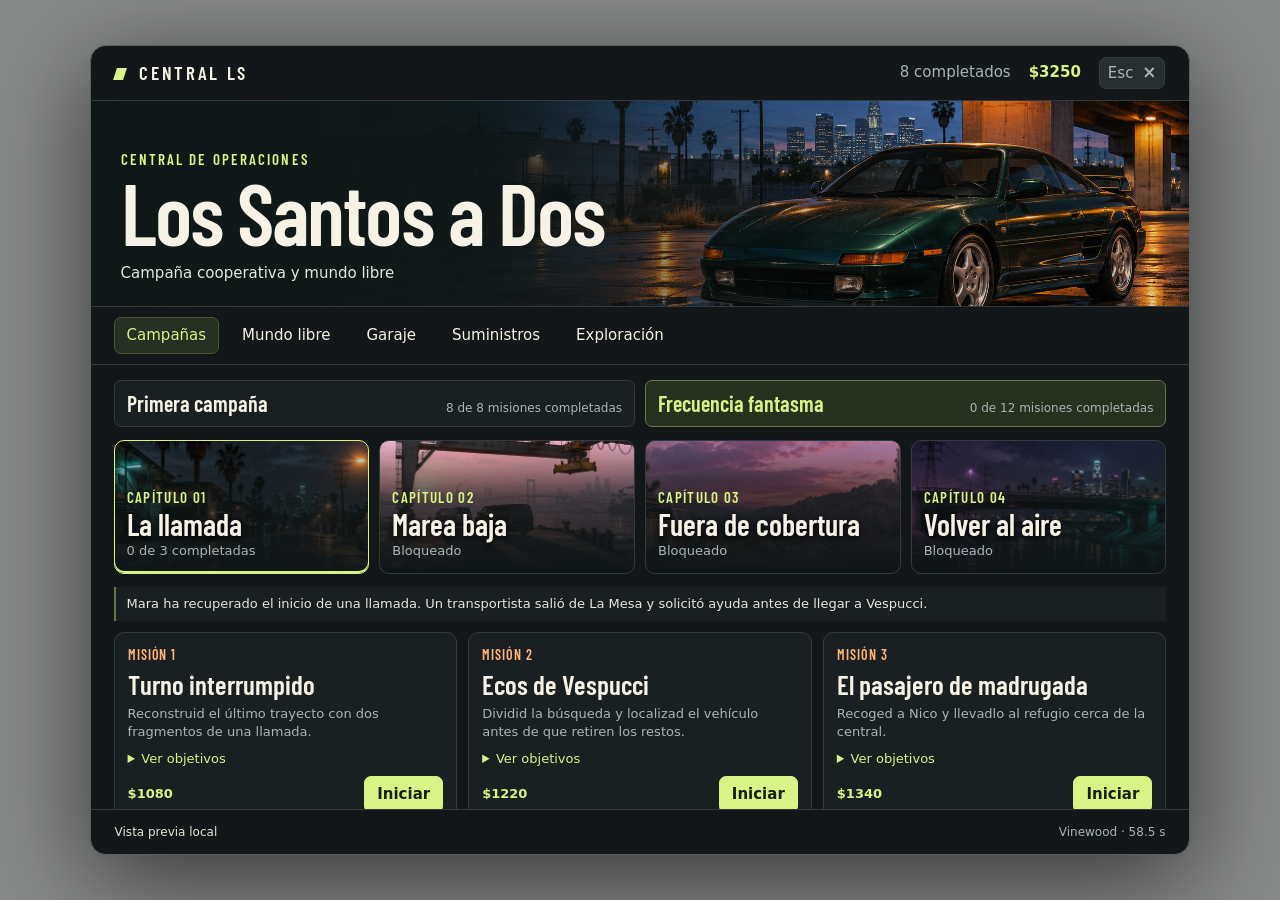
==== servidor/resources/duo/ui/index.html @ 9a95527f "Initial commit" ====
<!doctype html>
<html lang="es">
<head>
  <meta charset="utf-8">
  <meta name="viewport" content="width=device-width,initial-scale=1">
  <title>Los Santos a Dos</title>
  <link rel="stylesheet" href="estilo.css">
  <script defer src="../contratos.js"></script>
  <script defer src="../expansion.js"></script>
  <script defer src="../campana.js"></script>
  <script defer src="../frecuencia.js"></script>
  <script defer src="panel.js"></script>
</head>
<body>
  <main id="app" hidden aria-label="Central de Los Santos a Dos">
    <header class="top">
      <div class="brand"><span aria-hidden="true"></span> CENTRAL LS</div>
      <div class="account"><span id="completed"></span><strong id="cash"></strong><button id="close" aria-label="Cerrar panel">Esc <b aria-hidden="true">×</b></button></div>
    </header>
    <section class="hero">
      <div><p class="eyebrow">CENTRAL DE OPERACIONES</p><h1>Los Santos a Dos</h1><p id="headline">Contratos cooperativos y garaje personal</p></div>
    </section>
    <nav id="tabs" aria-label="Secciones">
      <button data-tab="campaign" aria-pressed="true">Campañas</button>
      <button data-tab="contracts" aria-pressed="false">Mundo libre</button>
      <button data-tab="garage" aria-pressed="false">Garaje</button>
      <button data-tab="shop" aria-pressed="false">Suministros</button>
      <button data-tab="world" aria-pressed="false">Exploración</button>
    </nav>
    <div id="viewport">
      <div id="bar"></div>
      <div id="objectives" hidden></div>
      <div id="stories" role="group" aria-label="Campañas disponibles" hidden></div>
      <div id="chapters" hidden></div>
      <div id="content"></div>
    </div>
    <footer><span id="status" role="status">Consultando la central…</span><span class="record" id="best"></span></footer>
  </main>
</body>
</html>
---- servidor/resources/duo/ui/estilo.css ----
@font-face{font-family:Barlow;src:url('BarlowCondensed-SemiBold.ttf') format('truetype');font-display:swap}
:root{--background:#131719;--panel:#1a2022;--border:#313b3f;--cream:#f6f2e6;--muted:#a7b5b6;--acid:#d8f486;--orange:#ffb379}
*{box-sizing:border-box}
body{margin:0;color:var(--cream);font:15px/1.4 system-ui,sans-serif;background:transparent}
body:has(#app:not([hidden])){background:#05080879}
#app{position:fixed;inset:5vh 7vw;width:auto;max-width:1160px;margin:auto;background:var(--background);border:1px solid #566162;border-radius:16px;overflow:hidden;display:flex;flex-direction:column;box-shadow:0 25px 100px #0009}
#app[hidden]{display:none}
.top,footer{display:flex;align-items:center;justify-content:space-between;gap:12px;padding:11px 24px}
.top{min-height:52px}
.brand,.eyebrow{font:19px Barlow,system-ui;letter-spacing:.14em}
.brand span{display:inline-block;width:10px;height:12px;background:var(--acid);transform:skew(-18deg);margin-right:8px}
.account{display:flex;gap:18px;align-items:center;color:var(--muted)}
.account strong{color:var(--acid);font-variant-numeric:tabular-nums}
button{font:inherit;color:inherit;background:#272f31;border:1px solid var(--border);border-radius:7px;cursor:pointer;padding:7px 12px}
button:hover:not(:disabled),button:focus-visible{border-color:var(--acid);outline:none}
button:disabled{opacity:.46;cursor:default}
#close{padding:3px 8px}#close b{font-size:17px;margin-left:4px}
.hero{display:flex;align-items:end;padding:22px 30px;min-height:clamp(132px,23vh,246px);background:linear-gradient(90deg,#101817 0%,#101817db 28%,#11171920 75%),url('portada.png') center 56%/cover,#293c36;border-block:1px solid var(--border)}
.hero p{margin:0;color:#e2e9df}.hero .eyebrow{font-size:15px;color:var(--acid)}
h1,h2,h3,p{margin:0}
h1{font:clamp(43px,7vw,86px)/.94 Barlow,system-ui;letter-spacing:-.022em;margin:4px 0 10px}
nav{display:flex;gap:10px;border-bottom:1px solid var(--border);padding:10px 23px}
nav button{background:none;border-color:transparent}
nav button[aria-pressed=true]{color:var(--acid);background:#252f22;border-color:#485635}
#viewport{min-height:0;flex:1;overflow:auto;scrollbar-color:#687777 var(--background);padding:15px 23px 21px}
#bar{margin-bottom:13px;display:flex;justify-content:space-between;align-items:center;gap:12px;color:var(--muted)}
#bar:empty{display:none}
.filters{display:flex;flex-wrap:wrap;gap:6px}
.filters button{font-size:12px;padding:5px 9px}.filters button[aria-pressed=true]{background:#37432e;color:var(--acid)}
#content{display:grid;grid-template-columns:repeat(3,minmax(0,1fr));gap:11px}
.card{background:var(--panel);border:1px solid var(--border);border-radius:10px;padding:13px;display:flex;flex-direction:column;gap:8px;min-width:0}
.card.featured{border-color:#677849;background:linear-gradient(135deg,#283627,var(--panel) 70%)}
.card .type{color:var(--orange);font:14px Barlow,system-ui;letter-spacing:.07em;text-transform:uppercase}
.card.featured .type{color:var(--acid)}
.card h2{font:27px/.98 Barlow,system-ui}
.card p{color:var(--muted);font-size:13px;min-height:36px}
.card .actions{margin-top:auto;display:flex;align-items:center;justify-content:space-between;gap:8px}
.price{color:var(--acid);font-weight:650;font-size:13px}
.primary{background:#d8f486;color:#17200e;border-color:#d8f486;font-weight:700}
.primary:hover:not(:disabled){background:#e7ffaa}
.swatches{display:flex;gap:6px;min-height:28px}
.swatches button{width:25px;height:25px;min-width:0;padding:0;background:var(--swatch)}
.swatches button[aria-pressed=true]{border:2px solid var(--cream)}
footer{border-top:1px solid var(--border);font-size:12px;color:#e6e5d9;min-height:45px}
.record{color:var(--muted);white-space:nowrap}
@media(max-width:900px){#app{inset:4vh 5vw}#content{grid-template-columns:repeat(2,minmax(0,1fr))}}
@media(max-width:580px){#app{inset:2vh 3vw}.account{gap:8px}.account span{display:none}#content{grid-template-columns:1fr}#bar{align-items:start;flex-direction:column}.hero{padding:15px 22px}}
nav{overflow-x:auto}nav button{flex-shrink:0}

#stories:not([hidden]){
  display:grid;
  grid-template-columns:repeat(2,minmax(0,1fr));
  gap:10px;
  margin:0 0 13px;
}
.story{
  display:flex;
  flex-wrap:wrap;
  align-items:baseline;
  justify-content:space-between;
  text-align:left;
  gap:4px 10px;
  padding:9px 12px;
  background:var(--panel);
}
.story strong{font:22px Barlow,system-ui}
.story span{color:var(--muted);font-size:12px}
.story[aria-pressed=true]{
  background:#263120;
  border-color:#687749;
}
.story[aria-pressed=true] strong{color:var(--acid)}
.chapter-map{
  display:grid;
  grid-template-columns:repeat(4,minmax(0,1fr));
  gap:10px;
  margin-bottom:13px;
}
.chapter{
  display:flex;
  align-items:flex-start;
  justify-content:flex-end;
  flex-direction:column;
  gap:4px;
  min-height:134px;
  padding:12px;
  border-radius:10px;
  text-align:left;
  background:
    linear-gradient(180deg,transparent 0%,#101618ad 40%,#101618 100%),
    var(--chapter-image) center/cover,
    #293c36;
}
.chapter strong{
  font:clamp(20px,2.4vw,30px)/.95 Barlow,system-ui;
  text-shadow:0 2px 6px #000;
}
.chapter[aria-pressed=true]{
  border-color:var(--acid);
  box-shadow:inset 0 -2px 0 var(--acid);
}
.chapter-index{
  margin-top:auto;
  color:var(--acid);
  font:15px Barlow,system-ui;
  letter-spacing:.09em;
  text-transform:uppercase;
}
.chapter-status,.chapter-hint,.vehicle-status{
  color:var(--muted);
  font-size:13px;
}
.chapter-hint{margin:0 0 10px}
.chapter-intro{
  background:var(--panel);
  color:#e3e8df;
  border-left:2px solid #687749;
  margin:0 0 11px;
  padding:8px 11px;
  font-size:13px;
}
#content.chapter-missions{grid-template-columns:repeat(2,minmax(0,1fr))}
#content.chapter-missions.missions-3{grid-template-columns:repeat(3,minmax(0,1fr))}
.mission-details{font-size:13px;color:#dbe2df}
.mission-details summary{cursor:pointer;color:var(--acid)}
.mission-details summary:focus-visible{outline:1px solid var(--acid);outline-offset:3px}
.mission-details .mission-intro{margin-top:7px;min-height:0}
.mission-details ol{margin:7px 0 0;padding-inline-start:24px}
.mission-details li+li{margin-top:4px}
#objectives{
  margin:0 0 13px;
  padding:11px 14px;
  border:1px solid #495842;
  border-left:3px solid var(--acid);
  border-radius:8px;
  background:#232b24;
}
#objectives h2{font:21px Barlow,system-ui}
#objectives ul{margin:5px 0 0;padding-inline-start:20px;color:#e3e8d8}
.mission-dialogue{margin-top:6px;color:#d7dfcd;font-size:13px}
.objective-actions{display:flex;flex-wrap:wrap;gap:8px;margin-top:9px}
.garage-controls{display:flex;flex-wrap:wrap;gap:7px}
@media(max-width:820px){
  .chapter-map{grid-template-columns:repeat(2,minmax(0,1fr))}
  .chapter{min-height:105px}
  #content.chapter-missions.missions-3{grid-template-columns:repeat(2,minmax(0,1fr))}
}
@media(max-width:580px){
  #content.chapter-missions,#content.chapter-missions.missions-3{grid-template-columns:minmax(0,1fr)}
  #stories:not([hidden]){grid-template-columns:minmax(0,1fr)}
}
@media(max-height:660px){
  .hero{min-height:96px;padding-block:11px}
  h1{font-size:46px}
  #viewport{padding-block:9px 14px}
}
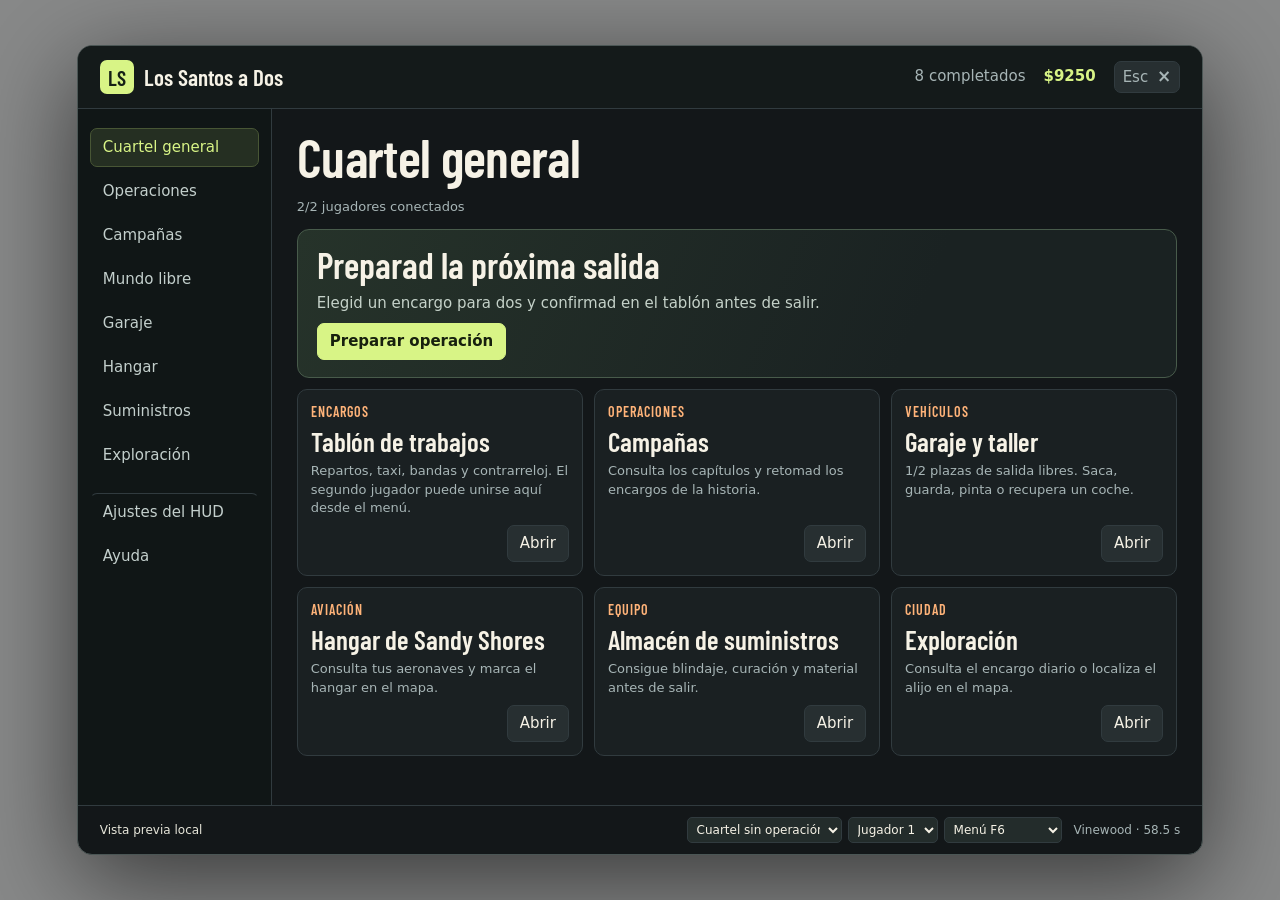
==== commit 1ab4fde4: "Amplia el servidor con operaciones, flota e interfaz tactica" ====
--- a/servidor/resources/duo/ui/index.html
+++ b/servidor/resources/duo/ui/index.html
@@ -5,30 +5,43 @@
   <meta name="viewport" content="width=device-width,initial-scale=1">
   <title>Los Santos a Dos</title>
   <link rel="stylesheet" href="estilo.css">
+  <link rel="stylesheet" href="hud.css">
+  <link rel="stylesheet" href="welcome.css">
   <script defer src="../contratos.js"></script>
   <script defer src="../expansion.js"></script>
+  <script defer src="../flota.js"></script>
   <script defer src="../campana.js"></script>
   <script defer src="../frecuencia.js"></script>
+  <script defer src="../operaciones.js"></script>
+  <script defer src="hud.js"></script>
+  <script defer src="welcome.js"></script>
   <script defer src="panel.js"></script>
 </head>
 <body>
   <main id="app" hidden aria-label="Central de Los Santos a Dos">
     <header class="top">
-      <div class="brand"><span aria-hidden="true"></span> CENTRAL LS</div>
+      <div class="brand"><span aria-hidden="true">LS</span><strong>Los Santos a Dos</strong></div>
       <div class="account"><span id="completed"></span><strong id="cash"></strong><button id="close" aria-label="Cerrar panel">Esc <b aria-hidden="true">×</b></button></div>
     </header>
-    <section class="hero">
-      <div><p class="eyebrow">CENTRAL DE OPERACIONES</p><h1>Los Santos a Dos</h1><p id="headline">Contratos cooperativos y garaje personal</p></div>
-    </section>
     <nav id="tabs" aria-label="Secciones">
-      <button data-tab="campaign" aria-pressed="true">Campañas</button>
+      <button data-tab="hq" aria-pressed="true">Cuartel general</button>
+      <button data-tab="operations" aria-pressed="false">Operaciones</button>
+      <button data-tab="campaign" aria-pressed="false">Campañas</button>
       <button data-tab="contracts" aria-pressed="false">Mundo libre</button>
       <button data-tab="garage" aria-pressed="false">Garaje</button>
+      <button data-tab="hangar" aria-pressed="false">Hangar</button>
       <button data-tab="shop" aria-pressed="false">Suministros</button>
       <button data-tab="world" aria-pressed="false">Exploración</button>
+      <button data-tab="settings" class="utility-tab" aria-pressed="false">Ajustes del HUD</button>
+      <button data-tab="help" class="utility-tab" aria-pressed="false">Ayuda</button>
     </nav>
     <div id="viewport">
+      <section class="workspace-heading" aria-labelledby="section-title">
+        <h1 id="section-title">Cuartel general</h1>
+        <button id="resume" type="button" hidden>Ver misión activa</button>
+      </section>
       <div id="bar"></div>
+      <div id="overview"></div>
       <div id="objectives" hidden></div>
       <div id="stories" role="group" aria-label="Campañas disponibles" hidden></div>
       <div id="chapters" hidden></div>
@@ -38,4 +51,3 @@
   </main>
 </body>
 </html>
-
--- a/servidor/resources/duo/ui/estilo.css
+++ b/servidor/resources/duo/ui/estilo.css
@@ -3,27 +3,39 @@
 *{box-sizing:border-box}
 body{margin:0;color:var(--cream);font:15px/1.4 system-ui,sans-serif;background:transparent}
 body:has(#app:not([hidden])){background:#05080879}
-#app{position:fixed;inset:5vh 7vw;width:auto;max-width:1160px;margin:auto;background:var(--background);border:1px solid #566162;border-radius:16px;overflow:hidden;display:flex;flex-direction:column;box-shadow:0 25px 100px #0009}
+#app{position:fixed;inset:5vh 6vw;width:auto;max-width:1240px;margin:auto;background:var(--background);border:1px solid #4b5655;border-radius:15px;overflow:hidden;display:grid;grid-template-columns:194px minmax(0,1fr);grid-template-rows:auto minmax(0,1fr) auto;box-shadow:0 25px 100px #0009}
 #app[hidden]{display:none}
-.top,footer{display:flex;align-items:center;justify-content:space-between;gap:12px;padding:11px 24px}
-.top{min-height:52px}
-.brand,.eyebrow{font:19px Barlow,system-ui;letter-spacing:.14em}
-.brand span{display:inline-block;width:10px;height:12px;background:var(--acid);transform:skew(-18deg);margin-right:8px}
+.top,footer{grid-column:1/-1;display:flex;align-items:center;justify-content:space-between;gap:12px;padding:11px 22px}
+.top{min-height:63px;border-bottom:1px solid var(--border);background:#141a1a}
+.brand{display:flex;gap:10px;align-items:center;font:23px Barlow,system-ui}
+.brand span{display:grid;place-items:center;width:34px;height:34px;background:var(--acid);border-radius:7px;color:#142015;font:21px Barlow,system-ui}
 .account{display:flex;gap:18px;align-items:center;color:var(--muted)}
 .account strong{color:var(--acid);font-variant-numeric:tabular-nums}
 button{font:inherit;color:inherit;background:#272f31;border:1px solid var(--border);border-radius:7px;cursor:pointer;padding:7px 12px}
 button:hover:not(:disabled),button:focus-visible{border-color:var(--acid);outline:none}
 button:disabled{opacity:.46;cursor:default}
 #close{padding:3px 8px}#close b{font-size:17px;margin-left:4px}
-.hero{display:flex;align-items:end;padding:22px 30px;min-height:clamp(132px,23vh,246px);background:linear-gradient(90deg,#101817 0%,#101817db 28%,#11171920 75%),url('portada.png') center 56%/cover,#293c36;border-block:1px solid var(--border)}
-.hero p{margin:0;color:#e2e9df}.hero .eyebrow{font-size:15px;color:var(--acid)}
 h1,h2,h3,p{margin:0}
-h1{font:clamp(43px,7vw,86px)/.94 Barlow,system-ui;letter-spacing:-.022em;margin:4px 0 10px}
-nav{display:flex;gap:10px;border-bottom:1px solid var(--border);padding:10px 23px}
-nav button{background:none;border-color:transparent}
+h1{font:clamp(34px,5vw,54px)/1 Barlow,system-ui;letter-spacing:-.012em}
+nav{display:flex;flex-direction:column;align-items:stretch;gap:5px;padding:19px 12px;border-right:1px solid var(--border);background:#101616;overflow:auto;scrollbar-width:thin;scrollbar-color:#596963 #141a1a}
+nav button{background:none;border-color:transparent;text-align:left;color:#c3cfcc;padding:8px 12px}
 nav button[aria-pressed=true]{color:var(--acid);background:#252f22;border-color:#485635}
-#viewport{min-height:0;flex:1;overflow:auto;scrollbar-color:#687777 var(--background);padding:15px 23px 21px}
-#bar{margin-bottom:13px;display:flex;justify-content:space-between;align-items:center;gap:12px;color:var(--muted)}
+nav [data-tab=settings]{margin-top:13px;border-top-color:var(--border)}
+.utility-panel{grid-column:1/-1;min-width:0;max-width:820px}
+.store-banner{grid-column:1/-1;min-height:147px;display:grid;align-content:end;gap:7px;padding:22px;border:1px solid #4b5a50;border-radius:11px;background:linear-gradient(90deg,#111a17f5,#111a1720),url('portada.png') center 54%/cover,#202d25}
+.store-banner.shop{background:linear-gradient(90deg,#151a16f0,#151a1620),url('despensa.jpg') center/cover,#202d25}
+.store-banner.hangar{background:linear-gradient(90deg,#151a16f5,#151a1620),url('capitulo-7.jpg') center 48%/cover,#202d25}
+.store-banner h2,.store-detail h2,.checkout h2{font:clamp(28px,4vw,44px)/1 Barlow,system-ui}
+.store-banner p,.store-detail p{color:#dae4d7;font-size:13px}
+.store-detail{grid-column:1/-1;display:grid;gap:9px;justify-items:start;padding:16px 20px;border:1px solid #65784e;border-radius:10px;background:linear-gradient(115deg,#273529,#192121)}
+.store-detail .objective-actions{margin-top:0}
+.checkout{width:min(460px,calc(100% - 26px));border:1px solid #5e7255;border-radius:13px;background:#18201e;color:var(--cream);padding:24px;box-shadow:0 22px 70px #000b}
+.checkout::backdrop{background:#060909b5}
+.checkout-label{color:var(--acid);font:15px Barlow,system-ui;letter-spacing:.08em;margin-bottom:7px}
+.welcome-offer h2{font-size:28px}
+#viewport{min-height:0;min-width:0;overflow:auto;scrollbar-color:#687777 var(--background);padding:21px 25px}
+.workspace-heading{display:flex;align-items:center;justify-content:space-between;gap:10px;margin:0 0 14px}
+#bar{margin-bottom:13px;display:flex;flex-wrap:wrap;justify-content:space-between;align-items:center;gap:12px;color:var(--muted);font-size:13px}
 #bar:empty{display:none}
 .filters{display:flex;flex-wrap:wrap;gap:6px}
 .filters button{font-size:12px;padding:5px 9px}.filters button[aria-pressed=true]{background:#37432e;color:var(--acid)}
@@ -43,9 +55,13 @@
 .swatches button[aria-pressed=true]{border:2px solid var(--cream)}
 footer{border-top:1px solid var(--border);font-size:12px;color:#e6e5d9;min-height:45px}
 .record{color:var(--muted);white-space:nowrap}
-@media(max-width:900px){#app{inset:4vh 5vw}#content{grid-template-columns:repeat(2,minmax(0,1fr))}}
-@media(max-width:580px){#app{inset:2vh 3vw}.account{gap:8px}.account span{display:none}#content{grid-template-columns:1fr}#bar{align-items:start;flex-direction:column}.hero{padding:15px 22px}}
-nav{overflow-x:auto}nav button{flex-shrink:0}
+@media(max-width:900px){#app{inset:4vh 4vw;grid-template-columns:156px minmax(0,1fr)}#content{grid-template-columns:repeat(2,minmax(0,1fr))}}
+@media(max-width:680px){#app{inset:2vh 3vw;grid-template-columns:minmax(0,1fr);grid-template-rows:auto auto minmax(0,1fr) auto}nav{flex-direction:row;overflow-x:auto;padding:7px 10px;border-right:0;border-bottom:1px solid var(--border)}nav button{flex-shrink:0}#viewport{padding:14px}.account{gap:8px}.account span{display:none}}
+@media(max-width:500px){#content{grid-template-columns:1fr}#bar{align-items:start;flex-direction:column}.top,footer{padding-inline:12px}.brand{font-size:20px}}
+.operations-banner{grid-column:1/-1;min-height:128px;padding:20px 26px;display:flex;flex-direction:column;justify-content:end;border:1px solid var(--border);border-radius:10px;background:linear-gradient(90deg,#101817 8%,#101817bb 38%,#10181722 100%),url('operaciones.jpg') center 56%/cover,#293c36}
+.operations-banner h2{font:42px/.97 Barlow,system-ui}
+.operations-banner p,.operation-role{color:var(--acid);margin-top:7px}
+.card .operation-roles{min-height:0;color:#e1e9c8}
 
 #stories:not([hidden]){
   display:grid;
@@ -149,8 +165,37 @@
   #content.chapter-missions,#content.chapter-missions.missions-3{grid-template-columns:minmax(0,1fr)}
   #stories:not([hidden]){grid-template-columns:minmax(0,1fr)}
 }
-@media(max-height:660px){
-  .hero{min-height:96px;padding-block:11px}
-  h1{font-size:46px}
-  #viewport{padding-block:9px 14px}
-}
+.mission-summary{grid-column:1/-1;background:linear-gradient(112deg,#26332a,#1a2222 70%);border:1px solid #485b4b;border-radius:12px;padding:17px 19px;color:var(--cream)}
+.mission-summary h2{font:36px/1.02 Barlow,system-ui}
+.mission-summary p{color:#c5d2c9;margin-top:7px}
+#overview:empty{display:none}
+#overview{margin-bottom:13px}
+.mission-heading,.crew-slot{display:flex;align-items:center;gap:9px}
+.mission-heading h2{margin-right:auto}
+.facts{display:flex;flex-wrap:wrap;gap:10px 28px;margin:13px 0}
+.facts div{min-width:85px}.facts dt{font-size:12px;color:var(--muted)}.facts dd{margin:2px 0 0}
+.crew-list{list-style:none;padding:0;margin:10px 0;display:grid;grid-template-columns:repeat(2,minmax(0,1fr));gap:8px}
+.crew-slot{padding:8px 10px;border-radius:8px;background:#151d1d;border:1px solid var(--border);justify-content:space-between}
+.crew-info{display:grid;min-width:0}
+.crew-info strong,.crew-info span{overflow:hidden;text-overflow:ellipsis;white-space:nowrap}
+.crew-info span{color:var(--muted);font-size:12px}
+.state-chip{border-radius:5px;background:#293734;color:#dce7de;padding:4px 8px;font-size:12px;white-space:nowrap}
+.state-chip.ready,.state-chip.confirmed,.state-chip.field{background:#34482d;color:var(--acid)}
+.state-chip.away,.state-chip.pending,.state-chip.reconnect,.state-chip.failed,.availability,.mission-summary .availability{color:var(--orange)}
+.mission-clock{font-variant-numeric:tabular-nums;color:var(--orange);font-size:18px}
+.dispatch{grid-column:span 2;display:grid;gap:9px;align-content:center;justify-items:start}
+.dispatch.full{grid-column:1/-1}
+.dispatch p{margin:0}
+.settlement-payment{color:var(--acid);font:30px Barlow,system-ui}
+.vehicle-pin>.state-chip{display:inline-block;margin-bottom:5px}
+.card .availability{min-height:0;color:var(--orange)}
+.empty{grid-column:1/-1;color:var(--muted);padding:12px}
+.preview-controls{display:flex;gap:6px;margin-left:auto}
+.preview-controls select{max-width:155px;border:1px solid var(--border);border-radius:5px;padding:4px 5px;color:var(--cream);background:#232c2b;font:inherit}
+.preview-ribbon{position:fixed;top:12px;left:50%;z-index:40;max-width:calc(100% - 22px);transform:translateX(-50%);padding:7px 10px;border:1px solid var(--border);border-radius:8px;background:#141a1a}
+.preview-ribbon .preview-controls{flex-wrap:wrap;justify-content:center}
+body.preview-hud{background:#10171a url('entrada.jpg') center/cover fixed}
+@media(max-width:680px){nav [data-tab=settings]{margin-top:0;border-top-color:transparent}}
+@media(max-width:680px){.preview-controls{flex-wrap:wrap}}
+@media(max-width:900px){.dispatch{grid-column:1/-1}}
+@media(max-width:510px){.crew-list{grid-template-columns:1fr}.mission-heading{flex-wrap:wrap}.mission-summary{padding:12px}footer{flex-wrap:wrap}.preview-controls select{max-width:142px}}
--- a/servidor/resources/duo/ui/hud.css
+++ b/servidor/resources/duo/ui/hud.css
@@ -0,0 +1,371 @@
+#duo-hud {
+  --hud-background: rgba(18, 23, 24, .94);
+  --hud-surface: #222b2a;
+  --hud-line: #4d5b55;
+  --hud-text: #f4f7ef;
+  --hud-muted: #cad4cb;
+  --hud-accent: #d8f486;
+  --hud-warning: #ffbd86;
+  --hud-armor: #a6d8ee;
+  --hud-edge-x: max(calc(var(--duo-hud-inset, 0) * 1vw + 16px), env(safe-area-inset-left));
+  --hud-edge-y: max(calc(var(--duo-hud-inset, 0) * 1vh + 14px), env(safe-area-inset-bottom));
+  position: fixed;
+  inset: 0;
+  z-index: 0;
+  pointer-events: none;
+  user-select: none;
+  color: var(--hud-text);
+  font: 600 calc(clamp(13px, 1.8vh, 19px) * var(--duo-hud-scale, 1))/1.22 system-ui, sans-serif;
+  font-variant-numeric: tabular-nums;
+}
+
+#duo-hud[hidden],
+#duo-hud [hidden] {
+  display: none !important;
+}
+
+#duo-hud .duo-hud-panel {
+  background: var(--hud-background);
+  border: 1px solid var(--hud-line);
+  border-radius: .5em;
+  box-shadow: 0 5px 20px #0006;
+}
+
+.duo-hud-mission {
+  position: absolute;
+  top: calc(var(--hud-edge-y) + 7vh);
+  right: var(--hud-edge-x);
+  inline-size: min(24em, 42vw);
+  padding: .68em .82em .74em;
+  border-inline-start: .24em solid var(--hud-accent) !important;
+}
+
+.duo-hud-mission-header {
+  display: flex;
+  align-items: baseline;
+  justify-content: space-between;
+  gap: .6em;
+}
+
+.duo-hud-mission h2 {
+  margin: 0;
+  color: var(--hud-accent);
+  font: 600 1.24em/1.1 Barlow, system-ui, sans-serif;
+  overflow-wrap: anywhere;
+}
+
+.duo-hud-mission p {
+  margin: .32em 0 0;
+  overflow-wrap: anywhere;
+}
+
+.duo-hud-objective {
+  color: var(--hud-text);
+}
+
+.duo-hud-team {
+  font-size: .87em;
+  color: var(--hud-muted);
+}
+
+.duo-hud-clock {
+  color: var(--hud-warning);
+  font: 600 1.3em/1 Barlow, system-ui, sans-serif;
+  white-space: nowrap;
+}
+
+.duo-hud-cluster {
+  position: absolute;
+  bottom: calc(var(--hud-edge-y) + 28vh);
+  left: var(--hud-edge-x);
+  display: flex;
+  align-items: stretch;
+  gap: .45em;
+}
+
+.duo-hud-vitals {
+  display: flex;
+  gap: .65em;
+  padding: .55em .64em .58em;
+}
+
+.duo-hud-stat {
+  min-width: 4.9em;
+  display: grid;
+  grid-template-columns: minmax(0, 1fr) auto;
+  align-items: center;
+  gap: .25em .39em;
+}
+
+.duo-hud-stat span,
+.duo-hud-ammo > span:first-child,
+.duo-hud-instrument > span {
+  color: var(--hud-muted);
+  font: 600 .88em Barlow, system-ui, sans-serif;
+}
+
+.duo-hud-injury .duo-hud-health strong {
+  color: var(--hud-warning);
+}
+
+.duo-hud-meter {
+  --meter-ink: var(--hud-armor);
+  grid-column: 1/-1;
+  position: relative;
+  overflow: hidden;
+  height: .25em;
+  background: var(--hud-line);
+  border-radius: 2px;
+}
+
+.duo-hud-health .duo-hud-meter {
+  --meter-ink: var(--hud-accent);
+}
+
+.duo-hud-injury .duo-hud-health .duo-hud-meter {
+  --meter-ink: var(--hud-warning);
+}
+
+.duo-hud-meter::before {
+  content: "";
+  position: absolute;
+  inset: 0 auto 0 0;
+  width: var(--duo-hud-level, 0%);
+  background: var(--meter-ink);
+  transition: width .18s ease-out;
+}
+
+.duo-hud-ammo {
+  display: grid;
+  grid-template-columns: auto 1fr;
+  column-gap: .13em;
+  min-width: 5em;
+  padding: .42em .6em;
+  align-content: center;
+}
+
+.duo-hud-ammo > span:first-child {
+  grid-column: 1/-1;
+}
+
+.duo-hud-ammo > strong {
+  font-size: 1.04em;
+}
+
+.duo-hud-ammo > span:last-child {
+  color: var(--hud-muted);
+  font-size: .83em;
+  white-space: nowrap;
+}
+
+.duo-hud-vehicle {
+  position: absolute;
+  right: var(--hud-edge-x);
+  bottom: var(--hud-edge-y);
+  inline-size: min(17em, 35vw);
+  padding: .61em .8em;
+  border-inline-end: .22em solid var(--hud-accent) !important;
+}
+
+.duo-hud-instruments {
+  display: flex;
+  gap: 1em;
+  align-items: center;
+}
+
+.duo-hud-speed {
+  display: inline-flex;
+  align-items: baseline;
+  gap: .28em;
+  font-family: Barlow, system-ui, sans-serif;
+  white-space: nowrap;
+}
+
+.duo-hud-speed strong {
+  font-size: 2.55em;
+  line-height: .9;
+}
+
+.duo-hud-speed span {
+  font-size: .82em;
+  color: var(--hud-muted);
+}
+
+.duo-hud-instrument {
+  display: grid;
+  gap: .13em;
+  padding-inline-start: .65em;
+  border-inline-start: 1px solid var(--hud-line);
+}
+
+.duo-hud-instrument strong {
+  font: 600 1.23em/1 Barlow, system-ui, sans-serif;
+}
+
+.duo-hud-checkpoint,
+.duo-hud-damage {
+  margin: .5em 0 0;
+  overflow-wrap: anywhere;
+  font-size: .85em;
+}
+
+.duo-hud-damage {
+  color: var(--hud-warning);
+}
+
+.duo-hud-prompt {
+  position: absolute;
+  left: 50%;
+  bottom: calc(var(--hud-edge-y) + 6vh);
+  transform: translateX(-50%);
+  display: flex;
+  align-items: center;
+  gap: .6em;
+  max-width: 50vw;
+  width: max-content;
+  margin: 0;
+  padding: .36em .65em .36em .44em;
+}
+
+.duo-hud-prompt kbd {
+  display: grid;
+  min-width: 1.8em;
+  padding: .17em .47em;
+  place-items: center;
+  background: var(--hud-accent);
+  border-radius: .23em;
+  color: #172016;
+  font: 700 .9em/1.1 system-ui, sans-serif;
+  white-space: nowrap;
+}
+
+.duo-hud-toast-wrap {
+  position: absolute;
+  top: 49%;
+  right: var(--hud-edge-x);
+  inline-size: min(19em, 34vw);
+}
+
+.duo-hud-toast {
+  padding: .65em .75em;
+  color: var(--hud-text);
+  border-inline-end: .22em solid var(--hud-warning) !important;
+  margin: 0;
+  font-size: .9em;
+  overflow-wrap: anywhere;
+  animation: duoHudEnter .18s ease-out both;
+}
+
+@keyframes duoHudEnter {
+  from { opacity: 0; translate: 7px 0; }
+  to { opacity: 1; translate: 0 0; }
+}
+
+#duo-hud[data-mode="compact"] .duo-hud-mission {
+  inline-size: min(20em, 40vw);
+  padding: .45em .62em;
+}
+
+#duo-hud[data-mode="compact"] .duo-hud-ammo,
+#duo-hud[data-mode="compact"] .duo-hud-vitals,
+#duo-hud[data-mode="compact"] .duo-hud-vehicle {
+  padding: .4em .5em;
+}
+
+#duo-hud[data-mode="compact"] .duo-hud-vehicle {
+  inline-size: min(12.5em, 32vw);
+}
+
+#duo-hud[data-mode="compact"] .duo-hud-speed strong {
+  font-size: 1.93em;
+}
+
+#duo-hud.duo-hud-contrast {
+  --hud-background: #070b0b;
+  --hud-text: #fff;
+  --hud-muted: #f2f4ef;
+  --hud-line: #a6b2aa;
+  --hud-accent: #e7ffad;
+  --hud-warning: #ffca9f;
+  --hud-armor: #b7eaff;
+}
+
+#duo-hud.duo-hud-static *,
+#duo-hud.duo-hud-static *::before {
+  animation: none !important;
+  transition: none !important;
+}
+
+@media (prefers-reduced-motion: reduce) {
+  #duo-hud *,
+  #duo-hud *::before {
+    animation: none !important;
+    transition: none !important;
+  }
+}
+
+@media (max-width: 850px) {
+  #duo-hud .duo-hud-mission {
+    inline-size: min(22em, 49vw);
+  }
+  #duo-hud .duo-hud-toast-wrap {
+    inline-size: min(18em, 42vw);
+  }
+}
+
+.hud-settings {
+  inline-size: 100%;
+  display: grid;
+  grid-template-columns: repeat(auto-fit, minmax(min(100%, 218px), 1fr));
+  gap: .6rem;
+  margin: 0;
+  padding: 1rem;
+  border: 1px solid var(--border);
+  border-radius: 10px;
+  background: var(--panel);
+  color: var(--cream);
+  grid-column: 1/-1;
+}
+
+.hud-settings legend {
+  padding: 0 .35rem;
+  color: var(--acid);
+  font: 600 1.3rem Barlow, system-ui, sans-serif;
+}
+
+.hud-settings label {
+  display: flex;
+  align-items: center;
+  justify-content: space-between;
+  flex-wrap: wrap;
+  gap: .4rem .55rem;
+  padding: .52rem .62rem;
+  border: 1px solid var(--border);
+  border-radius: 6px;
+}
+
+.hud-settings :is(select, input, button) {
+  accent-color: var(--acid);
+}
+
+.hud-settings :is(select, input, button):focus-visible {
+  outline: 2px solid var(--acid);
+  outline-offset: 2px;
+}
+
+.hud-settings select {
+  color: var(--cream);
+  background: var(--background);
+  border: 1px solid var(--border);
+  border-radius: 4px;
+  padding: .2rem;
+}
+
+.hud-settings input[type="range"] {
+  max-width: 95px;
+}
+
+.hud-settings output {
+  color: var(--muted);
+  font-variant-numeric: tabular-nums;
+}
--- a/servidor/resources/duo/ui/welcome.css
+++ b/servidor/resources/duo/ui/welcome.css
@@ -0,0 +1,58 @@
+.welcome-guide {
+  grid-column: 1 / -1;
+  display: grid;
+  gap: 16px;
+  min-width: 0;
+  padding: clamp(18px, 3vw, 30px);
+  border: 1px solid #4b624c;
+  border-radius: 10px;
+  background: linear-gradient(127deg, #26372b, #192222 64%);
+}
+
+.welcome-guide header { display: grid; gap: 4px; }
+.welcome-guide h2 { font: clamp(32px, 4vw, 49px)/1 Barlow, system-ui, sans-serif; }
+.welcome-guide header p { color: var(--muted); }
+
+.welcome-guide ol {
+  display: grid;
+  grid-template-columns: repeat(3, minmax(0, 1fr));
+  gap: 10px;
+  padding: 0;
+  margin: 0;
+  list-style: none;
+  counter-reset: bienvenida;
+}
+
+.welcome-guide li {
+  display: grid;
+  align-content: start;
+  gap: 7px;
+  min-width: 0;
+  padding: 14px;
+  border: 1px solid #49564a;
+  border-radius: 7px;
+  background: #141d1b;
+  counter-increment: bienvenida;
+}
+
+.welcome-guide li::before {
+  display: grid;
+  place-items: center;
+  width: 25px;
+  height: 25px;
+  border-radius: 4px;
+  background: #d8f4861a;
+  color: var(--acid);
+  font: 17px Barlow, system-ui, sans-serif;
+  content: counter(bienvenida);
+}
+
+.welcome-guide h3 { font: 24px/1.05 Barlow, system-ui, sans-serif; }
+.welcome-guide li p { color: var(--muted); font-size: 13px; }
+.welcome-guide li button { justify-self: start; margin-top: 4px; }
+.welcome-guide .welcome-actions { display: flex; flex-wrap: wrap; gap: 10px; }
+.welcome-guide button:focus-visible { outline: 2px solid var(--acid); outline-offset: 3px; }
+
+@media (max-width: 800px) {
+  .welcome-guide ol { grid-template-columns: 1fr; }
+}
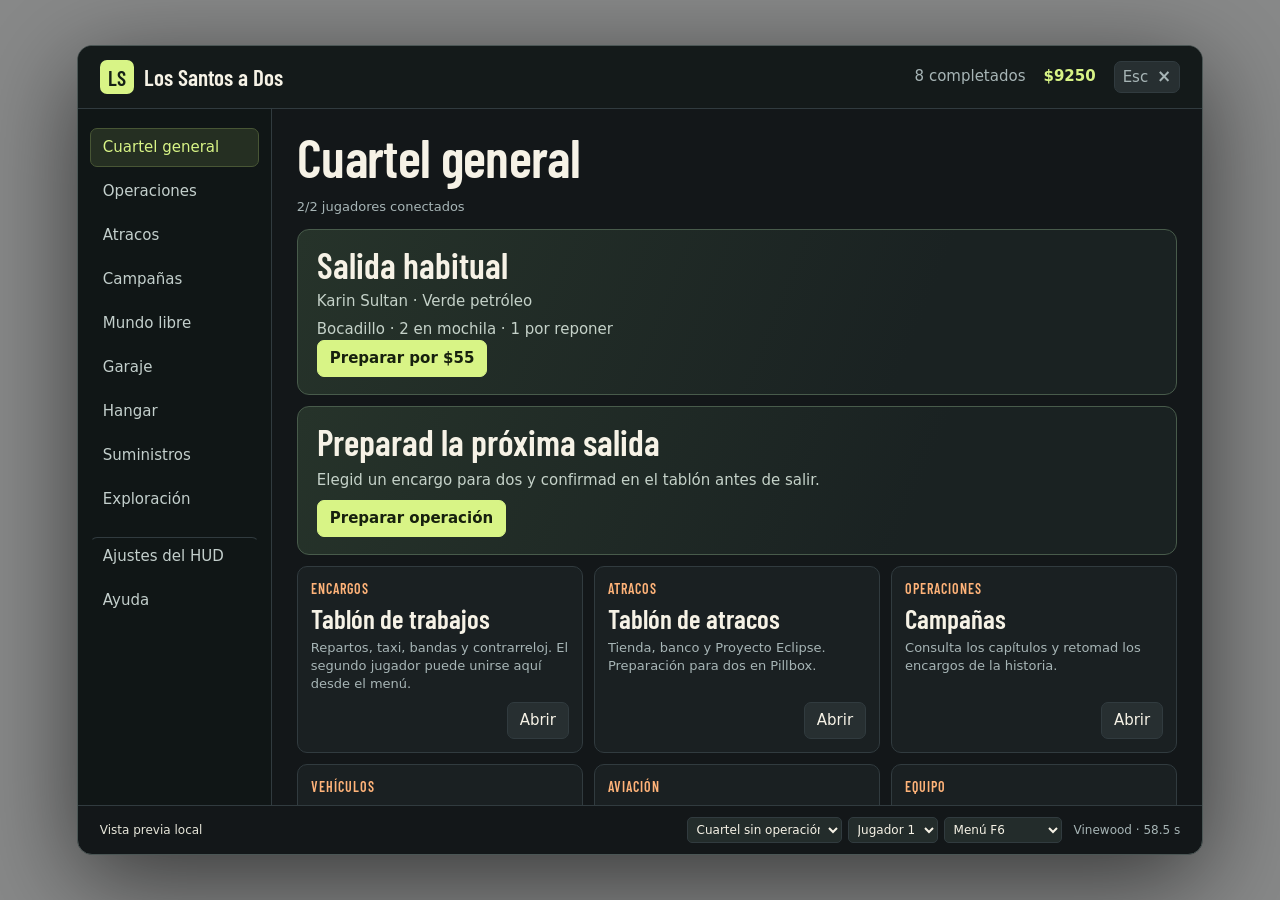
==== commit 574cfb87: "Añade incidentes, turnos cooperativos, atracos y rescate en Davis" ====
--- a/servidor/resources/duo/ui/index.html
+++ b/servidor/resources/duo/ui/index.html
@@ -13,6 +13,8 @@
   <script defer src="../campana.js"></script>
   <script defer src="../frecuencia.js"></script>
   <script defer src="../operaciones.js"></script>
+  <script defer src="../turnos.js"></script>
+  <script defer src="../atracos.js"></script>
   <script defer src="hud.js"></script>
   <script defer src="welcome.js"></script>
   <script defer src="panel.js"></script>
@@ -26,6 +28,7 @@
     <nav id="tabs" aria-label="Secciones">
       <button data-tab="hq" aria-pressed="true">Cuartel general</button>
       <button data-tab="operations" aria-pressed="false">Operaciones</button>
+      <button data-tab="heists" aria-pressed="false">Atracos</button>
       <button data-tab="campaign" aria-pressed="false">Campañas</button>
       <button data-tab="contracts" aria-pressed="false">Mundo libre</button>
       <button data-tab="garage" aria-pressed="false">Garaje</button>
--- a/servidor/resources/duo/ui/estilo.css
+++ b/servidor/resources/duo/ui/estilo.css
@@ -32,6 +32,10 @@
 .checkout{width:min(460px,calc(100% - 26px));border:1px solid #5e7255;border-radius:13px;background:#18201e;color:var(--cream);padding:24px;box-shadow:0 22px 70px #000b}
 .checkout::backdrop{background:#060909b5}
 .checkout-label{color:var(--acid);font:15px Barlow,system-ui;letter-spacing:.08em;margin-bottom:7px}
+.incident-banner{background:linear-gradient(90deg,#111a17f5,#111a1730),url('capitulo-7.jpg') center 50%/cover,#202d25}
+.incident-actions{display:flex;gap:5px;flex-wrap:wrap;justify-content:end}
+.incident-actions button{padding:5px 8px}
+.card .incident-location{min-height:0;color:#aecfd1}
 .welcome-offer h2{font-size:28px}
 #viewport{min-height:0;min-width:0;overflow:auto;scrollbar-color:#687777 var(--background);padding:21px 25px}
 .workspace-heading{display:flex;align-items:center;justify-content:space-between;gap:10px;margin:0 0 14px}
@@ -197,5 +201,28 @@
 body.preview-hud{background:#10171a url('entrada.jpg') center/cover fixed}
 @media(max-width:680px){nav [data-tab=settings]{margin-top:0;border-top-color:transparent}}
 @media(max-width:680px){.preview-controls{flex-wrap:wrap}}
+.heist-console { grid-column:1/-1; margin:12px 0; padding:16px; border:1px solid var(--border); border-left:3px solid var(--acid); background:#151d1d; border-radius:8px }
+.heist-console header,.heist-inputs,.heist-readout { display:flex; gap:8px; align-items:center; flex-wrap:wrap }
+.heist-console header { justify-content:space-between }
+.heist-console h3 { margin:0 }
+.heist-readout { padding:0; list-style:none }
+.heist-readout li { padding:7px 10px; background:#263331; color:var(--cream); border-radius:4px }
+.heist-inputs button { min-width:6em }
+.symbol-dial { display:grid; grid-template-columns:repeat(3,minmax(0,1fr)); grid-template-rows:repeat(3,auto); width:min(100%,320px); padding:12px; box-sizing:border-box; background:radial-gradient(circle,#25342c 0 42%,#556543 43% 44%,transparent 45%) }
+.symbol-dial button { min-width:0 }
+.symbol-dial button:nth-child(1){grid-area:1/1}
+.symbol-dial button:nth-child(2){grid-area:1/3}
+.symbol-dial button:nth-child(3){grid-area:2/3}
+.symbol-dial button:nth-child(4){grid-area:3/3}
+.symbol-dial button:nth-child(5){grid-area:3/1}
+.symbol-dial button:nth-child(6){grid-area:2/1}
+.dial-center{grid-area:2/2;text-align:center;color:var(--acid)}
+.echo-matrix{display:grid;grid-template-columns:repeat(3,minmax(0,1fr));max-width:380px}
+.echo-matrix button{min-width:0;padding:12px 4px}
+.dispatch-sheet { margin: 14px 0; padding: 14px; border: 1px solid var(--border); border-radius: 8px; background: #151d1d }
+.dispatch-sheet h3 { margin: 0; color: var(--acid) }
+.dispatch-sheet .objective-actions { display: grid; grid-template-columns: minmax(9em,2fr) 1fr 1fr auto; align-items: center; padding: 7px 0; border-top: 1px solid var(--border); font-variant-numeric: tabular-nums }
+.fleet-preferences { display: grid; gap: 8px; justify-items: start }
+@media(max-width:700px){.dispatch-sheet .objective-actions{grid-template-columns:1fr 1fr}}
 @media(max-width:900px){.dispatch{grid-column:1/-1}}
 @media(max-width:510px){.crew-list{grid-template-columns:1fr}.mission-heading{flex-wrap:wrap}.mission-summary{padding:12px}footer{flex-wrap:wrap}.preview-controls select{max-width:142px}}
